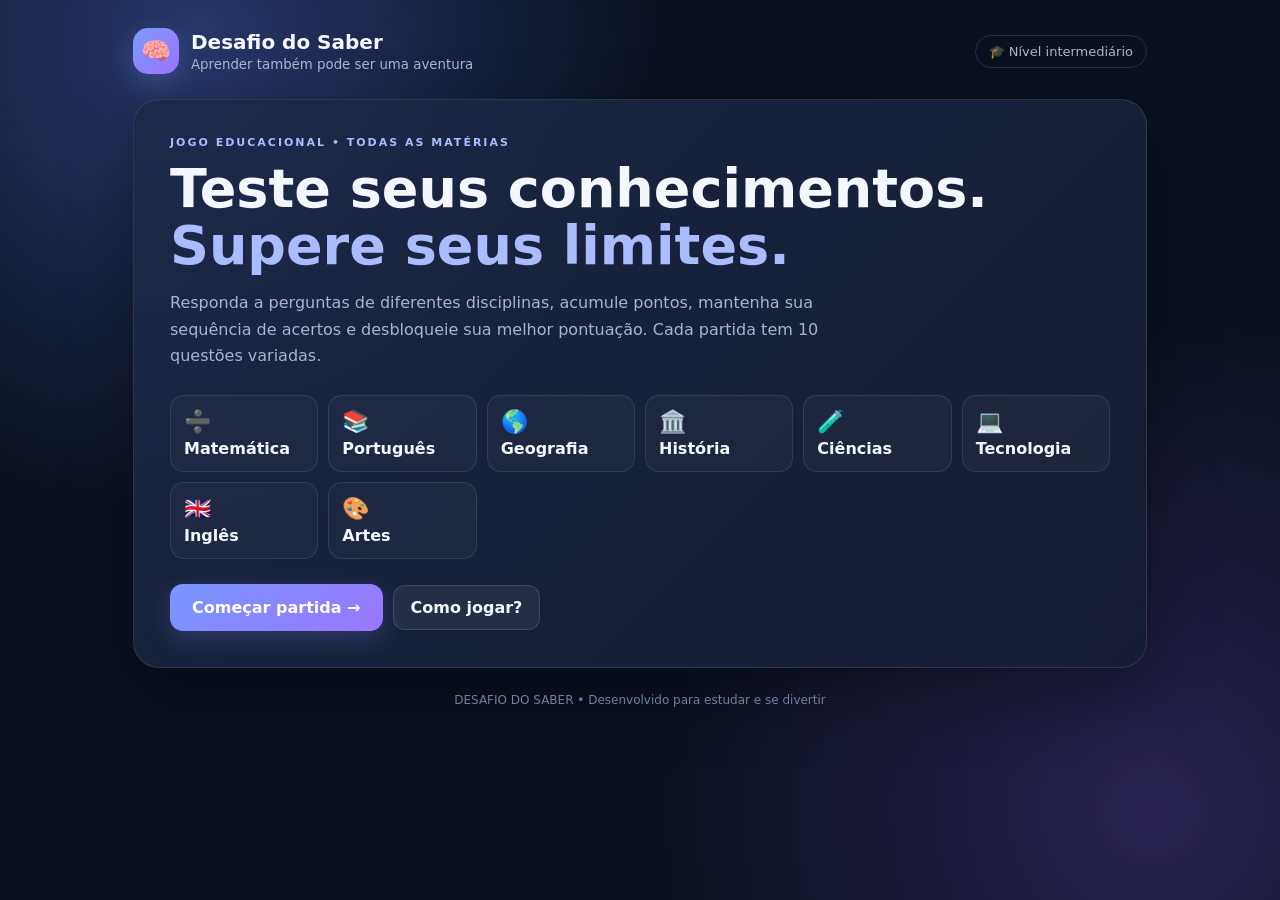
==== index.html @ 61bf1deb "Rename desafio_do_saber.html to index.htmla" ====
<!DOCTYPE html>
<html lang="pt-BR">
<head>
<meta charset="UTF-8">
<meta name="viewport" content="width=device-width, initial-scale=1.0">
<title>Desafio do Saber</title>
<style>
:root{--bg:#0b1020;--panel:#151d33;--panel2:#1c2742;--text:#f4f7ff;--muted:#a9b5d0;--accent:#7c9cff;--good:#36d399;--bad:#ff7185;--gold:#ffd166}
*{box-sizing:border-box}body{margin:0;min-height:100vh;background:radial-gradient(circle at 15% 5%,#263768 0,transparent 34%),radial-gradient(circle at 90% 90%,#28214f 0,transparent 35%),var(--bg);color:var(--text);font-family:Inter,ui-sans-serif,system-ui,-apple-system,Segoe UI,Arial}
button{font:inherit;cursor:pointer;border:0}.wrap{max-width:1050px;margin:auto;padding:28px 18px 50px}.top{display:flex;justify-content:space-between;align-items:center;gap:12px;margin-bottom:25px}.brand{display:flex;align-items:center;gap:12px}.logo{width:46px;height:46px;border-radius:15px;display:grid;place-items:center;background:linear-gradient(135deg,#7c9cff,#9a72ff);font-size:24px;box-shadow:0 8px 25px #7c9cff44}.brand h1{font-size:20px;margin:0}.brand small{color:var(--muted)}.pill{border:1px solid #ffffff20;border-radius:99px;padding:8px 13px;color:var(--muted);font-size:13px}
.screen{display:none}.screen.active{display:block}.hero{padding:36px;border:1px solid #ffffff18;border-radius:26px;background:linear-gradient(135deg,#1b2948dd,#171d34ee);box-shadow:0 25px 70px #0005}.eyebrow{color:#a9bcff;text-transform:uppercase;letter-spacing:2px;font-weight:800;font-size:11px}.hero h2{font-size:clamp(32px,6vw,54px);line-height:1.05;margin:12px 0}.hero p{color:var(--muted);max-width:650px;line-height:1.65}.subjects{display:grid;grid-template-columns:repeat(auto-fit,minmax(145px,1fr));gap:10px;margin:25px 0}.subject{padding:13px;border:1px solid #ffffff18;border-radius:14px;background:#ffffff08;color:var(--text);font-weight:650}.subject span{display:block;font-size:22px;margin-bottom:5px}.primary{background:linear-gradient(135deg,#7897ff,#9a75ff);color:white;padding:14px 22px;border-radius:13px;font-weight:800;box-shadow:0 8px 24px #7c9cff38}.secondary{background:#ffffff10;color:var(--text);border:1px solid #ffffff20;padding:12px 17px;border-radius:12px;font-weight:700}.primary:hover,.secondary:hover,.answer:hover{transform:translateY(-1px);filter:brightness(1.08)}.row{display:flex;gap:10px;align-items:center;flex-wrap:wrap}.stats{display:grid;grid-template-columns:repeat(4,1fr);gap:12px;margin-bottom:15px}.stat{background:var(--panel);border:1px solid #ffffff12;border-radius:16px;padding:14px}.stat small{color:var(--muted);display:block;font-size:12px}.stat strong{font-size:22px}.gamebox{background:var(--panel);border:1px solid #ffffff16;border-radius:22px;padding:clamp(18px,4vw,32px);box-shadow:0 20px 55px #0004}.progressline{height:8px;background:#ffffff12;border-radius:99px;overflow:hidden;margin:12px 0 24px}.progressline div{height:100%;width:0;background:linear-gradient(90deg,#7c9cff,#b18cff);transition:width .3s}.qmeta{display:flex;justify-content:space-between;gap:10px;color:var(--muted);font-size:13px}.tag{background:#7c9cff20;color:#b9c9ff;padding:6px 10px;border-radius:99px}.question{font-size:clamp(21px,3vw,29px);line-height:1.3;margin:24px 0}.answers{display:grid;grid-template-columns:1fr 1fr;gap:12px}.answer{text-align:left;background:var(--panel2);border:1px solid #ffffff17;border-radius:14px;padding:16px;color:var(--text);font-weight:650;min-height:65px;transition:.15s}.answer .letter{display:inline-grid;place-items:center;width:27px;height:27px;border-radius:9px;background:#ffffff12;margin-right:10px;color:#c6d2f3}.answer.correct{border-color:var(--good);background:#36d39918}.answer.wrong{border-color:var(--bad);background:#ff718518}.answer:disabled{cursor:default;transform:none}.feedback{margin-top:17px;padding:14px;border-radius:13px;background:#ffffff0b;color:var(--muted);line-height:1.5;display:none}.feedback.show{display:block}.feedback strong{color:var(--text)}.gamefoot{display:flex;justify-content:space-between;align-items:center;gap:12px;margin-top:20px}.timerbar{height:5px;background:#ffffff12;border-radius:99px;margin-top:7px;overflow:hidden}.timerbar div{height:100%;width:100%;background:var(--gold);transition:width 1s linear}.result{text-align:center;padding:35px}.bigscore{font-size:58px;font-weight:900;color:var(--gold);margin:12px}.result h2{font-size:34px}.result p{color:var(--muted);line-height:1.6}.review{margin-top:20px;text-align:left;background:#ffffff08;border-radius:15px;padding:16px}.review-item{padding:11px 0;border-bottom:1px solid #ffffff12}.review-item:last-child{border:0}.review-item small{color:var(--muted)}.hidden{display:none!important}.footer{text-align:center;color:#71809f;font-size:12px;margin-top:25px}
@media(max-width:650px){.stats{grid-template-columns:repeat(2,1fr)}.answers{grid-template-columns:1fr}.hero{padding:24px}.top{align-items:flex-start}.pill{font-size:11px}}
</style>
</head>
<body>
<div class="wrap">
<header class="top"><div class="brand"><div class="logo">🧠</div><div><h1>Desafio do Saber</h1><small>Aprender também pode ser uma aventura</small></div></div><div class="pill">🎓 Nível intermediário</div></header>
<main>
<section id="home" class="screen active">
 <div class="hero">
  <div class="eyebrow">Jogo educacional • Todas as matérias</div>
  <h2>Teste seus conhecimentos.<br><span style="color:#a9bcff">Supere seus limites.</span></h2>
  <p>Responda a perguntas de diferentes disciplinas, acumule pontos, mantenha sua sequência de acertos e desbloqueie sua melhor pontuação. Cada partida tem 10 questões variadas.</p>
  <div class="subjects">
   <div class="subject"><span>➗</span>Matemática</div><div class="subject"><span>📚</span>Português</div><div class="subject"><span>🌎</span>Geografia</div><div class="subject"><span>🏛️</span>História</div><div class="subject"><span>🧪</span>Ciências</div><div class="subject"><span>💻</span>Tecnologia</div><div class="subject"><span>🇬🇧</span>Inglês</div><div class="subject"><span>🎨</span>Artes</div>
  </div>
  <div class="row"><button class="primary" id="startBtn">Começar partida →</button><button class="secondary" id="howBtn">Como jogar?</button></div>
 </div>
 <div id="how" class="gamebox hidden" style="margin-top:15px"><strong>Regras do desafio</strong><p style="color:var(--muted);line-height:1.7">• São 10 perguntas aleatórias por partida.<br>• Você tem 20 segundos para responder cada questão.<br>• Cada acerto vale 100 pontos, com bônus por sequência.<br>• Uma resposta errada ou o tempo esgotado encerra a questão, mas você continua jogando.<br>• No final, veja seu desempenho e revise as explicações.</p></div>
</section>
<section id="play" class="screen">
 <div class="stats">
  <div class="stat"><small>⭐ Pontuação</small><strong id="score">0</strong></div><div class="stat"><small>❤️ Vidas</small><strong id="lives">3</strong></div><div class="stat"><small>🔥 Sequência</small><strong id="streak">0</strong></div><div class="stat"><small>⏱️ Tempo</small><strong id="time">20s</strong><div class="timerbar"><div id="timerFill"></div></div></div>
 </div>
 <div class="gamebox">
  <div class="qmeta"><span id="qCount">Questão 1 de 10</span><span class="tag" id="category">Matemática</span></div>
  <div class="progressline"><div id="progress"></div></div>
  <h2 class="question" id="question">Pergunta</h2>
  <div class="answers" id="answers"></div>
  <div class="feedback" id="feedback"></div>
  <div class="gamefoot"><span style="color:var(--muted);font-size:13px" id="hint">Escolha uma alternativa.</span><button class="primary hidden" id="nextBtn">Próxima →</button></div>
 </div>
</section>
<section id="end" class="screen">
 <div class="gamebox result">
  <div class="eyebrow">Partida concluída</div><h2 id="resultTitle">Muito bem!</h2><div class="bigscore" id="finalScore">0</div><strong>pontos</strong>
  <p id="resultText"></p>
  <div class="stats" style="text-align:left;margin-top:24px"><div class="stat"><small>✅ Acertos</small><strong id="rightCount">0</strong></div><div class="stat"><small>❌ Erros</small><strong id="wrongCount">0</strong></div><div class="stat"><small>🎯 Aproveitamento</small><strong id="accuracy">0%</strong></div><div class="stat"><small>🏆 Recorde</small><strong id="bestScore">0</strong></div></div>
  <div class="row" style="justify-content:center;margin-top:22px"><button class="primary" id="againBtn">Jogar novamente</button><button class="secondary" id="homeBtn">Voltar ao início</button></div>
  <div class="review" id="review"><strong>📖 Revisão das respostas</strong><div id="reviewList"></div></div>
 </div>
</section>
</main>
<div class="footer">DESAFIO DO SABER • Desenvolvido para estudar e se divertir</div>
</div>
<script>
const bank=[
{c:"Matemática",q:"Quanto é 15% de 200?",a:["20","25","30","35"],k:2,e:"10% de 200 é 20 e 5% é 10. Somando, 15% corresponde a 30."},
{c:"Matemática",q:"Se 3x + 5 = 20, qual é o valor de x?",a:["3","5","7","8"],k:1,e:"Subtraindo 5 dos dois lados: 3x = 15. Dividindo por 3: x = 5."},
{c:"Matemática",q:"Qual é a área de um triângulo com base 10 cm e altura 6 cm?",a:["60 cm²","30 cm²","16 cm²","40 cm²"],k:1,e:"A área do triângulo é (base × altura) ÷ 2: (10 × 6) ÷ 2 = 30 cm²."},
{c:"Português",q:"Na frase “Embora estivesse cansado, continuou estudando”, a palavra “embora” indica:",a:["Causa","Conclusão","Concessão","Finalidade"],k:2,e:"“Embora” introduz uma ideia de concessão: algo acontece apesar de uma condição contrária."},
{c:"Português",q:"Qual alternativa apresenta uma palavra proparoxítona?",a:["Café","Lâmpada","Papel","Também"],k:1,e:"“Lâmpada” tem a antepenúltima sílaba tônica. Toda proparoxítona é acentuada."},
{c:"Português",q:"Em “Os alunos organizaram a feira”, qual é o sujeito?",a:["A feira","Organizaram","Os alunos","Sujeito oculto"],k:2,e:"“Os alunos” é quem pratica a ação de organizar; portanto, é o sujeito da oração."},
{c:"Geografia",q:"Qual linha imaginária divide a Terra em hemisférios Norte e Sul?",a:["Meridiano de Greenwich","Trópico de Capricórnio","Linha do Equador","Círculo Polar Ártico"],k:2,e:"A Linha do Equador está na latitude 0° e divide o planeta em hemisférios Norte e Sul."},
{c:"Geografia",q:"Qual é o maior bioma brasileiro em extensão territorial?",a:["Cerrado","Amazônia","Caatinga","Pantanal"],k:1,e:"A Amazônia é o maior bioma brasileiro, ocupando grande parte da região Norte."},
{c:"Geografia",q:"O movimento de rotação da Terra está relacionado principalmente:",a:["Às estações do ano","Às fases da Lua","À alternância entre dia e noite","Às marés"],k:2,e:"A rotação é o giro da Terra em torno do próprio eixo, produzindo a alternância entre dia e noite."},
{c:"História",q:"Em que ano foi proclamada a Independência do Brasil?",a:["1500","1822","1888","1889"],k:1,e:"A Independência do Brasil foi proclamada em 7 de setembro de 1822."},
{c:"História",q:"A Revolução Industrial começou primeiro em qual país?",a:["França","Alemanha","Inglaterra","Itália"],k:2,e:"A Revolução Industrial começou na Inglaterra, no século XVIII, impulsionada por mudanças tecnológicas e econômicas."},
{c:"História",q:"A Lei Áurea, assinada em 1888, determinou:",a:["A proclamação da República","O fim legal da escravidão no Brasil","A Independência do Brasil","O início da industrialização"],k:1,e:"A Lei Áurea, assinada pela princesa Isabel em 13 de maio de 1888, aboliu legalmente a escravidão no Brasil."},
{c:"Ciências",q:"Qual organela celular é conhecida por produzir grande parte da energia da célula?",a:["Ribossomo","Mitocôndria","Lisossomo","Núcleo"],k:1,e:"A mitocôndria realiza etapas da respiração celular e produz ATP, usado como fonte de energia."},
{c:"Ciências",q:"Qual gás é absorvido pelas plantas durante a fotossíntese?",a:["Oxigênio","Nitrogênio","Gás carbônico","Hidrogênio"],k:2,e:"Na fotossíntese, as plantas absorvem gás carbônico e água e, usando energia luminosa, produzem matéria orgânica e liberam oxigênio."},
{c:"Ciências",q:"A água passa do estado líquido para o gasoso no processo de:",a:["Condensação","Solidificação","Evaporação","Fusão"],k:2,e:"Evaporação é a passagem gradual do estado líquido para o gasoso."},
{c:"Tecnologia",q:"O que significa a sigla HTML?",a:["HyperText Markup Language","High Transfer Machine Link","Home Tool Markup Language","Hyperlink Text Main Language"],k:0,e:"HTML significa HyperText Markup Language e estrutura o conteúdo de páginas web."},
{c:"Tecnologia",q:"Em programação, uma variável é utilizada para:",a:["Apagar o sistema","Armazenar um valor que pode ser utilizado pelo programa","Desligar o computador","Criar apenas imagens"],k:1,e:"Variáveis são espaços identificados na memória usados para guardar dados durante a execução."},
{c:"Tecnologia",q:"Qual destas opções é uma linguagem de programação?",a:["HTTP","CSS","Python","JPEG"],k:2,e:"Python é uma linguagem de programação. HTML estrutura páginas e CSS define estilos."},
{c:"Inglês",q:"Qual é a tradução mais adequada de “I have been studying”?",a:["Eu estudarei","Eu estive estudando / Tenho estudado","Eu estudo ontem","Eu vou estudar"],k:1,e:"A estrutura “have been + verbo com -ing” expressa uma ação que começou no passado e continua ou tem relevância no presente."},
{c:"Inglês",q:"Choose the correct option: “She ___ to school every day.”",a:["go","going","goes","gone"],k:2,e:"Com “she” no simple present, o verbo “go” recebe -es: “She goes”."},
{c:"Inglês",q:"What is the opposite of “expensive”?",a:["Cheap","Difficult","Beautiful","Early"],k:0,e:"“Cheap” significa barato, o contrário de “expensive” (caro)."},
{c:"Artes",q:"Quais são consideradas cores primárias no modelo tradicional de pintura?",a:["Verde, laranja e roxo","Vermelho, amarelo e azul","Preto, branco e cinza","Rosa, marrom e verde"],k:1,e:"No modelo tradicional de pigmentos ensinado na pintura, as cores primárias são vermelho, amarelo e azul."},
{c:"Artes",q:"A técnica artística que utiliza pequenos pontos de cor para formar imagens é chamada de:",a:["Cubismo","Pontilhismo","Surrealismo","Gravura"],k:1,e:"O pontilhismo constrói imagens por meio de pequenos pontos de cor, que se misturam visualmente à distância."},
{c:"Artes",q:"Qual elemento visual está relacionado à sensação de claro e escuro?",a:["Textura","Volume","Valor tonal","Perspectiva"],k:2,e:"Valor tonal é o grau de luminosidade ou escuridão de uma cor, ajudando a criar contraste e volume."}
];
const $=id=>document.getElementById(id);
let questions=[],index=0,score=0,lives=3,streak=0,correct=0,wrong=0,seconds=20,tick=null,locked=false,history=[];
function show(id){document.querySelectorAll('.screen').forEach(s=>s.classList.remove('active'));$(id).classList.add('active')}
function shuffle(arr){return [...arr].sort(()=>Math.random()-.5)}
function start(){questions=shuffle(bank).slice(0,10);index=0;score=0;lives=3;streak=0;correct=0;wrong=0;history=[];show('play');render()}
function render(){locked=false;seconds=20;$('score').textContent=score;$('lives').textContent='❤️'.repeat(lives);$('streak').textContent=streak;$('time').textContent=seconds+'s';$('timerFill').style.width='100%';$('qCount').textContent=`Questão ${index+1} de ${questions.length}`;$('category').textContent=questions[index].c;$('progress').style.width=(index/questions.length*100)+'%';$('question').textContent=questions[index].q;$('feedback').className='feedback';$('feedback').textContent='';$('nextBtn').classList.add('hidden');$('hint').textContent='Escolha uma alternativa.';const letters=['A','B','C','D'];$('answers').innerHTML='';questions[index].a.forEach((v,i)=>{const b=document.createElement('button');b.className='answer';b.innerHTML=`<span class="letter">${letters[i]}</span>${v}`;b.onclick=()=>answer(i);$('answers').appendChild(b)});clearInterval(tick);tick=setInterval(()=>{seconds--;$('time').textContent=seconds+'s';$('timerFill').style.width=(seconds/20*100)+'%';if(seconds<=0){clearInterval(tick);answer(-1)}},1000)}
function answer(choice){if(locked)return;locked=true;clearInterval(tick);const q=questions[index],buttons=[...document.querySelectorAll('.answer')],ok=choice===q.k;buttons.forEach((b,i)=>{b.disabled=true;if(i===q.k)b.classList.add('correct');if(i===choice&&!ok)b.classList.add('wrong')});if(ok){correct++;streak++;const earned=100+Math.min(streak-1,5)*20;score+=earned;$('hint').textContent=`+${earned} pontos`; }else{wrong++;streak=0;lives=Math.max(0,lives-1);$('hint').textContent=choice===-1?'Tempo esgotado!':'Resposta incorreta.'} $('score').textContent=score;$('lives').textContent='❤️'.repeat(lives)+'🖤'.repeat(3-lives);$('streak').textContent=streak;const fb=$('feedback');fb.innerHTML=`<strong>${ok?'✅ Resposta correta!':'📘 Vamos aprender:'}</strong><br>${q.e}`;fb.classList.add('show');history.push({q:q.q,chosen:choice<0?'Tempo esgotado':q.a[choice],right:q.a[q.k],ok,e:q.e});$('nextBtn').classList.remove('hidden');$('nextBtn').textContent=index===questions.length-1||lives===0?'Ver resultado →':'Próxima →';}
function next(){if(!locked)return;if(index===questions.length-1||lives===0){finish();return}index++;render()}
function finish(){clearInterval(tick);show('end');const pct=Math.round(correct/history.length*100);let best=Number(localStorage.getItem('desafioBest')||0);if(score>best){best=score;localStorage.setItem('desafioBest',best)}$('finalScore').textContent=score;$('rightCount').textContent=correct;$('wrongCount').textContent=wrong;$('accuracy').textContent=pct+'%';$('bestScore').textContent=best;$('resultTitle').textContent=pct>=80?'🏆 Excelente desempenho!':pct>=50?'👏 Bom trabalho!':'💪 Continue praticando!';$('resultText').textContent=pct>=80?'Você demonstrou um ótimo domínio de várias matérias. Continue assim!':pct>=50?'Você está no caminho certo. Revise os temas e tente melhorar sua pontuação.':'Cada tentativa é uma oportunidade de aprender. Leia as explicações e tente novamente!';$('reviewList').innerHTML='';history.forEach((h,i)=>{const d=document.createElement('div');d.className='review-item';d.innerHTML=`<strong>${i+1}. ${h.q}</strong><br><small>${h.ok?'Acertou':'Sua resposta: '+h.chosen+' • Correta: '+h.right}<br>${h.e}</small>`;$('reviewList').appendChild(d)})}
$('startBtn').onclick=start;$('againBtn').onclick=start;$('nextBtn').onclick=next;$('homeBtn').onclick=()=>show('home');$('howBtn').onclick=()=>$('how').classList.toggle('hidden');
</script>
</body>
</html>
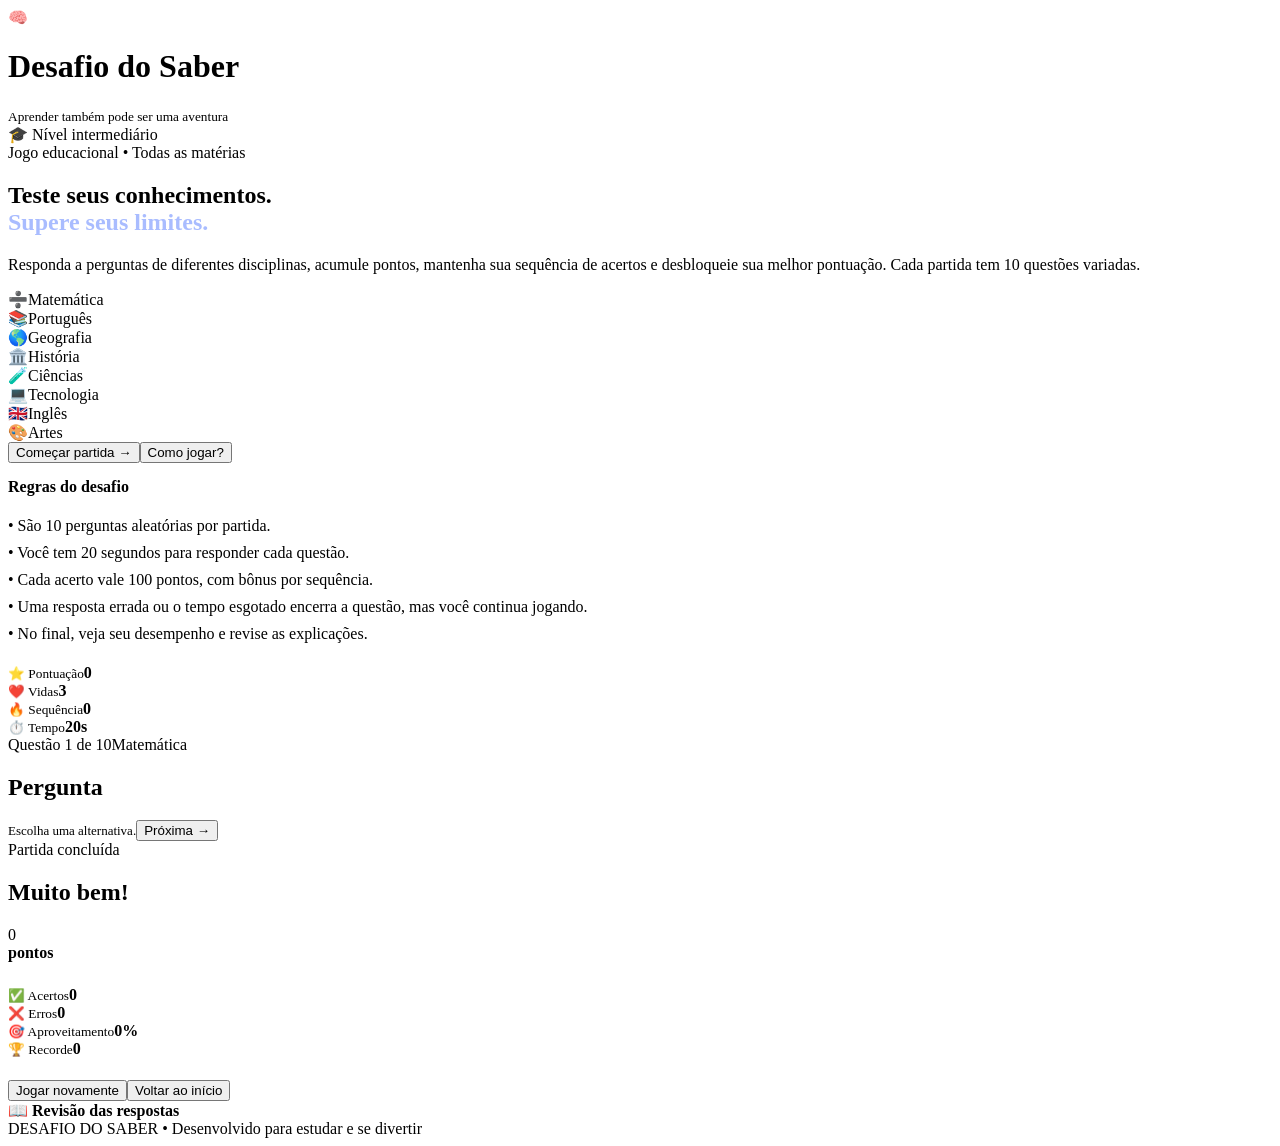
==== commit 0ce1e6a0: "Refactor HTML to use external styles and scriptsa Removed inline CSS styles and added a link to an e" ====
--- a/index.html
+++ b/index.html
@@ -4,13 +4,7 @@
 <meta charset="UTF-8">
 <meta name="viewport" content="width=device-width, initial-scale=1.0">
 <title>Desafio do Saber</title>
-<style>
-:root{--bg:#0b1020;--panel:#151d33;--panel2:#1c2742;--text:#f4f7ff;--muted:#a9b5d0;--accent:#7c9cff;--good:#36d399;--bad:#ff7185;--gold:#ffd166}
-*{box-sizing:border-box}body{margin:0;min-height:100vh;background:radial-gradient(circle at 15% 5%,#263768 0,transparent 34%),radial-gradient(circle at 90% 90%,#28214f 0,transparent 35%),var(--bg);color:var(--text);font-family:Inter,ui-sans-serif,system-ui,-apple-system,Segoe UI,Arial}
-button{font:inherit;cursor:pointer;border:0}.wrap{max-width:1050px;margin:auto;padding:28px 18px 50px}.top{display:flex;justify-content:space-between;align-items:center;gap:12px;margin-bottom:25px}.brand{display:flex;align-items:center;gap:12px}.logo{width:46px;height:46px;border-radius:15px;display:grid;place-items:center;background:linear-gradient(135deg,#7c9cff,#9a72ff);font-size:24px;box-shadow:0 8px 25px #7c9cff44}.brand h1{font-size:20px;margin:0}.brand small{color:var(--muted)}.pill{border:1px solid #ffffff20;border-radius:99px;padding:8px 13px;color:var(--muted);font-size:13px}
-.screen{display:none}.screen.active{display:block}.hero{padding:36px;border:1px solid #ffffff18;border-radius:26px;background:linear-gradient(135deg,#1b2948dd,#171d34ee);box-shadow:0 25px 70px #0005}.eyebrow{color:#a9bcff;text-transform:uppercase;letter-spacing:2px;font-weight:800;font-size:11px}.hero h2{font-size:clamp(32px,6vw,54px);line-height:1.05;margin:12px 0}.hero p{color:var(--muted);max-width:650px;line-height:1.65}.subjects{display:grid;grid-template-columns:repeat(auto-fit,minmax(145px,1fr));gap:10px;margin:25px 0}.subject{padding:13px;border:1px solid #ffffff18;border-radius:14px;background:#ffffff08;color:var(--text);font-weight:650}.subject span{display:block;font-size:22px;margin-bottom:5px}.primary{background:linear-gradient(135deg,#7897ff,#9a75ff);color:white;padding:14px 22px;border-radius:13px;font-weight:800;box-shadow:0 8px 24px #7c9cff38}.secondary{background:#ffffff10;color:var(--text);border:1px solid #ffffff20;padding:12px 17px;border-radius:12px;font-weight:700}.primary:hover,.secondary:hover,.answer:hover{transform:translateY(-1px);filter:brightness(1.08)}.row{display:flex;gap:10px;align-items:center;flex-wrap:wrap}.stats{display:grid;grid-template-columns:repeat(4,1fr);gap:12px;margin-bottom:15px}.stat{background:var(--panel);border:1px solid #ffffff12;border-radius:16px;padding:14px}.stat small{color:var(--muted);display:block;font-size:12px}.stat strong{font-size:22px}.gamebox{background:var(--panel);border:1px solid #ffffff16;border-radius:22px;padding:clamp(18px,4vw,32px);box-shadow:0 20px 55px #0004}.progressline{height:8px;background:#ffffff12;border-radius:99px;overflow:hidden;margin:12px 0 24px}.progressline div{height:100%;width:0;background:linear-gradient(90deg,#7c9cff,#b18cff);transition:width .3s}.qmeta{display:flex;justify-content:space-between;gap:10px;color:var(--muted);font-size:13px}.tag{background:#7c9cff20;color:#b9c9ff;padding:6px 10px;border-radius:99px}.question{font-size:clamp(21px,3vw,29px);line-height:1.3;margin:24px 0}.answers{display:grid;grid-template-columns:1fr 1fr;gap:12px}.answer{text-align:left;background:var(--panel2);border:1px solid #ffffff17;border-radius:14px;padding:16px;color:var(--text);font-weight:650;min-height:65px;transition:.15s}.answer .letter{display:inline-grid;place-items:center;width:27px;height:27px;border-radius:9px;background:#ffffff12;margin-right:10px;color:#c6d2f3}.answer.correct{border-color:var(--good);background:#36d39918}.answer.wrong{border-color:var(--bad);background:#ff718518}.answer:disabled{cursor:default;transform:none}.feedback{margin-top:17px;padding:14px;border-radius:13px;background:#ffffff0b;color:var(--muted);line-height:1.5;display:none}.feedback.show{display:block}.feedback strong{color:var(--text)}.gamefoot{display:flex;justify-content:space-between;align-items:center;gap:12px;margin-top:20px}.timerbar{height:5px;background:#ffffff12;border-radius:99px;margin-top:7px;overflow:hidden}.timerbar div{height:100%;width:100%;background:var(--gold);transition:width 1s linear}.result{text-align:center;padding:35px}.bigscore{font-size:58px;font-weight:900;color:var(--gold);margin:12px}.result h2{font-size:34px}.result p{color:var(--muted);line-height:1.6}.review{margin-top:20px;text-align:left;background:#ffffff08;border-radius:15px;padding:16px}.review-item{padding:11px 0;border-bottom:1px solid #ffffff12}.review-item:last-child{border:0}.review-item small{color:var(--muted)}.hidden{display:none!important}.footer{text-align:center;color:#71809f;font-size:12px;margin-top:25px}
-@media(max-width:650px){.stats{grid-template-columns:repeat(2,1fr)}.answers{grid-template-columns:1fr}.hero{padding:24px}.top{align-items:flex-start}.pill{font-size:11px}}
-</style>
+<link rel="stylesheet" href="style.css">
 </head>
 <body>
 <div class="wrap">
@@ -53,43 +47,6 @@
 </main>
 <div class="footer">DESAFIO DO SABER • Desenvolvido para estudar e se divertir</div>
 </div>
-<script>
-const bank=[
-{c:"Matemática",q:"Quanto é 15% de 200?",a:["20","25","30","35"],k:2,e:"10% de 200 é 20 e 5% é 10. Somando, 15% corresponde a 30."},
-{c:"Matemática",q:"Se 3x + 5 = 20, qual é o valor de x?",a:["3","5","7","8"],k:1,e:"Subtraindo 5 dos dois lados: 3x = 15. Dividindo por 3: x = 5."},
-{c:"Matemática",q:"Qual é a área de um triângulo com base 10 cm e altura 6 cm?",a:["60 cm²","30 cm²","16 cm²","40 cm²"],k:1,e:"A área do triângulo é (base × altura) ÷ 2: (10 × 6) ÷ 2 = 30 cm²."},
-{c:"Português",q:"Na frase “Embora estivesse cansado, continuou estudando”, a palavra “embora” indica:",a:["Causa","Conclusão","Concessão","Finalidade"],k:2,e:"“Embora” introduz uma ideia de concessão: algo acontece apesar de uma condição contrária."},
-{c:"Português",q:"Qual alternativa apresenta uma palavra proparoxítona?",a:["Café","Lâmpada","Papel","Também"],k:1,e:"“Lâmpada” tem a antepenúltima sílaba tônica. Toda proparoxítona é acentuada."},
-{c:"Português",q:"Em “Os alunos organizaram a feira”, qual é o sujeito?",a:["A feira","Organizaram","Os alunos","Sujeito oculto"],k:2,e:"“Os alunos” é quem pratica a ação de organizar; portanto, é o sujeito da oração."},
-{c:"Geografia",q:"Qual linha imaginária divide a Terra em hemisférios Norte e Sul?",a:["Meridiano de Greenwich","Trópico de Capricórnio","Linha do Equador","Círculo Polar Ártico"],k:2,e:"A Linha do Equador está na latitude 0° e divide o planeta em hemisférios Norte e Sul."},
-{c:"Geografia",q:"Qual é o maior bioma brasileiro em extensão territorial?",a:["Cerrado","Amazônia","Caatinga","Pantanal"],k:1,e:"A Amazônia é o maior bioma brasileiro, ocupando grande parte da região Norte."},
-{c:"Geografia",q:"O movimento de rotação da Terra está relacionado principalmente:",a:["Às estações do ano","Às fases da Lua","À alternância entre dia e noite","Às marés"],k:2,e:"A rotação é o giro da Terra em torno do próprio eixo, produzindo a alternância entre dia e noite."},
-{c:"História",q:"Em que ano foi proclamada a Independência do Brasil?",a:["1500","1822","1888","1889"],k:1,e:"A Independência do Brasil foi proclamada em 7 de setembro de 1822."},
-{c:"História",q:"A Revolução Industrial começou primeiro em qual país?",a:["França","Alemanha","Inglaterra","Itália"],k:2,e:"A Revolução Industrial começou na Inglaterra, no século XVIII, impulsionada por mudanças tecnológicas e econômicas."},
-{c:"História",q:"A Lei Áurea, assinada em 1888, determinou:",a:["A proclamação da República","O fim legal da escravidão no Brasil","A Independência do Brasil","O início da industrialização"],k:1,e:"A Lei Áurea, assinada pela princesa Isabel em 13 de maio de 1888, aboliu legalmente a escravidão no Brasil."},
-{c:"Ciências",q:"Qual organela celular é conhecida por produzir grande parte da energia da célula?",a:["Ribossomo","Mitocôndria","Lisossomo","Núcleo"],k:1,e:"A mitocôndria realiza etapas da respiração celular e produz ATP, usado como fonte de energia."},
-{c:"Ciências",q:"Qual gás é absorvido pelas plantas durante a fotossíntese?",a:["Oxigênio","Nitrogênio","Gás carbônico","Hidrogênio"],k:2,e:"Na fotossíntese, as plantas absorvem gás carbônico e água e, usando energia luminosa, produzem matéria orgânica e liberam oxigênio."},
-{c:"Ciências",q:"A água passa do estado líquido para o gasoso no processo de:",a:["Condensação","Solidificação","Evaporação","Fusão"],k:2,e:"Evaporação é a passagem gradual do estado líquido para o gasoso."},
-{c:"Tecnologia",q:"O que significa a sigla HTML?",a:["HyperText Markup Language","High Transfer Machine Link","Home Tool Markup Language","Hyperlink Text Main Language"],k:0,e:"HTML significa HyperText Markup Language e estrutura o conteúdo de páginas web."},
-{c:"Tecnologia",q:"Em programação, uma variável é utilizada para:",a:["Apagar o sistema","Armazenar um valor que pode ser utilizado pelo programa","Desligar o computador","Criar apenas imagens"],k:1,e:"Variáveis são espaços identificados na memória usados para guardar dados durante a execução."},
-{c:"Tecnologia",q:"Qual destas opções é uma linguagem de programação?",a:["HTTP","CSS","Python","JPEG"],k:2,e:"Python é uma linguagem de programação. HTML estrutura páginas e CSS define estilos."},
-{c:"Inglês",q:"Qual é a tradução mais adequada de “I have been studying”?",a:["Eu estudarei","Eu estive estudando / Tenho estudado","Eu estudo ontem","Eu vou estudar"],k:1,e:"A estrutura “have been + verbo com -ing” expressa uma ação que começou no passado e continua ou tem relevância no presente."},
-{c:"Inglês",q:"Choose the correct option: “She ___ to school every day.”",a:["go","going","goes","gone"],k:2,e:"Com “she” no simple present, o verbo “go” recebe -es: “She goes”."},
-{c:"Inglês",q:"What is the opposite of “expensive”?",a:["Cheap","Difficult","Beautiful","Early"],k:0,e:"“Cheap” significa barato, o contrário de “expensive” (caro)."},
-{c:"Artes",q:"Quais são consideradas cores primárias no modelo tradicional de pintura?",a:["Verde, laranja e roxo","Vermelho, amarelo e azul","Preto, branco e cinza","Rosa, marrom e verde"],k:1,e:"No modelo tradicional de pigmentos ensinado na pintura, as cores primárias são vermelho, amarelo e azul."},
-{c:"Artes",q:"A técnica artística que utiliza pequenos pontos de cor para formar imagens é chamada de:",a:["Cubismo","Pontilhismo","Surrealismo","Gravura"],k:1,e:"O pontilhismo constrói imagens por meio de pequenos pontos de cor, que se misturam visualmente à distância."},
-{c:"Artes",q:"Qual elemento visual está relacionado à sensação de claro e escuro?",a:["Textura","Volume","Valor tonal","Perspectiva"],k:2,e:"Valor tonal é o grau de luminosidade ou escuridão de uma cor, ajudando a criar contraste e volume."}
-];
-const $=id=>document.getElementById(id);
-let questions=[],index=0,score=0,lives=3,streak=0,correct=0,wrong=0,seconds=20,tick=null,locked=false,history=[];
-function show(id){document.querySelectorAll('.screen').forEach(s=>s.classList.remove('active'));$(id).classList.add('active')}
-function shuffle(arr){return [...arr].sort(()=>Math.random()-.5)}
-function start(){questions=shuffle(bank).slice(0,10);index=0;score=0;lives=3;streak=0;correct=0;wrong=0;history=[];show('play');render()}
-function render(){locked=false;seconds=20;$('score').textContent=score;$('lives').textContent='❤️'.repeat(lives);$('streak').textContent=streak;$('time').textContent=seconds+'s';$('timerFill').style.width='100%';$('qCount').textContent=`Questão ${index+1} de ${questions.length}`;$('category').textContent=questions[index].c;$('progress').style.width=(index/questions.length*100)+'%';$('question').textContent=questions[index].q;$('feedback').className='feedback';$('feedback').textContent='';$('nextBtn').classList.add('hidden');$('hint').textContent='Escolha uma alternativa.';const letters=['A','B','C','D'];$('answers').innerHTML='';questions[index].a.forEach((v,i)=>{const b=document.createElement('button');b.className='answer';b.innerHTML=`<span class="letter">${letters[i]}</span>${v}`;b.onclick=()=>answer(i);$('answers').appendChild(b)});clearInterval(tick);tick=setInterval(()=>{seconds--;$('time').textContent=seconds+'s';$('timerFill').style.width=(seconds/20*100)+'%';if(seconds<=0){clearInterval(tick);answer(-1)}},1000)}
-function answer(choice){if(locked)return;locked=true;clearInterval(tick);const q=questions[index],buttons=[...document.querySelectorAll('.answer')],ok=choice===q.k;buttons.forEach((b,i)=>{b.disabled=true;if(i===q.k)b.classList.add('correct');if(i===choice&&!ok)b.classList.add('wrong')});if(ok){correct++;streak++;const earned=100+Math.min(streak-1,5)*20;score+=earned;$('hint').textContent=`+${earned} pontos`; }else{wrong++;streak=0;lives=Math.max(0,lives-1);$('hint').textContent=choice===-1?'Tempo esgotado!':'Resposta incorreta.'} $('score').textContent=score;$('lives').textContent='❤️'.repeat(lives)+'🖤'.repeat(3-lives);$('streak').textContent=streak;const fb=$('feedback');fb.innerHTML=`<strong>${ok?'✅ Resposta correta!':'📘 Vamos aprender:'}</strong><br>${q.e}`;fb.classList.add('show');history.push({q:q.q,chosen:choice<0?'Tempo esgotado':q.a[choice],right:q.a[q.k],ok,e:q.e});$('nextBtn').classList.remove('hidden');$('nextBtn').textContent=index===questions.length-1||lives===0?'Ver resultado →':'Próxima →';}
-function next(){if(!locked)return;if(index===questions.length-1||lives===0){finish();return}index++;render()}
-function finish(){clearInterval(tick);show('end');const pct=Math.round(correct/history.length*100);let best=Number(localStorage.getItem('desafioBest')||0);if(score>best){best=score;localStorage.setItem('desafioBest',best)}$('finalScore').textContent=score;$('rightCount').textContent=correct;$('wrongCount').textContent=wrong;$('accuracy').textContent=pct+'%';$('bestScore').textContent=best;$('resultTitle').textContent=pct>=80?'🏆 Excelente desempenho!':pct>=50?'👏 Bom trabalho!':'💪 Continue praticando!';$('resultText').textContent=pct>=80?'Você demonstrou um ótimo domínio de várias matérias. Continue assim!':pct>=50?'Você está no caminho certo. Revise os temas e tente melhorar sua pontuação.':'Cada tentativa é uma oportunidade de aprender. Leia as explicações e tente novamente!';$('reviewList').innerHTML='';history.forEach((h,i)=>{const d=document.createElement('div');d.className='review-item';d.innerHTML=`<strong>${i+1}. ${h.q}</strong><br><small>${h.ok?'Acertou':'Sua resposta: '+h.chosen+' • Correta: '+h.right}<br>${h.e}</small>`;$('reviewList').appendChild(d)})}
-$('startBtn').onclick=start;$('againBtn').onclick=start;$('nextBtn').onclick=next;$('homeBtn').onclick=()=>show('home');$('howBtn').onclick=()=>$('how').classList.toggle('hidden');
-</script>
+<script src="script.js"></script>
 </body>
 </html>
